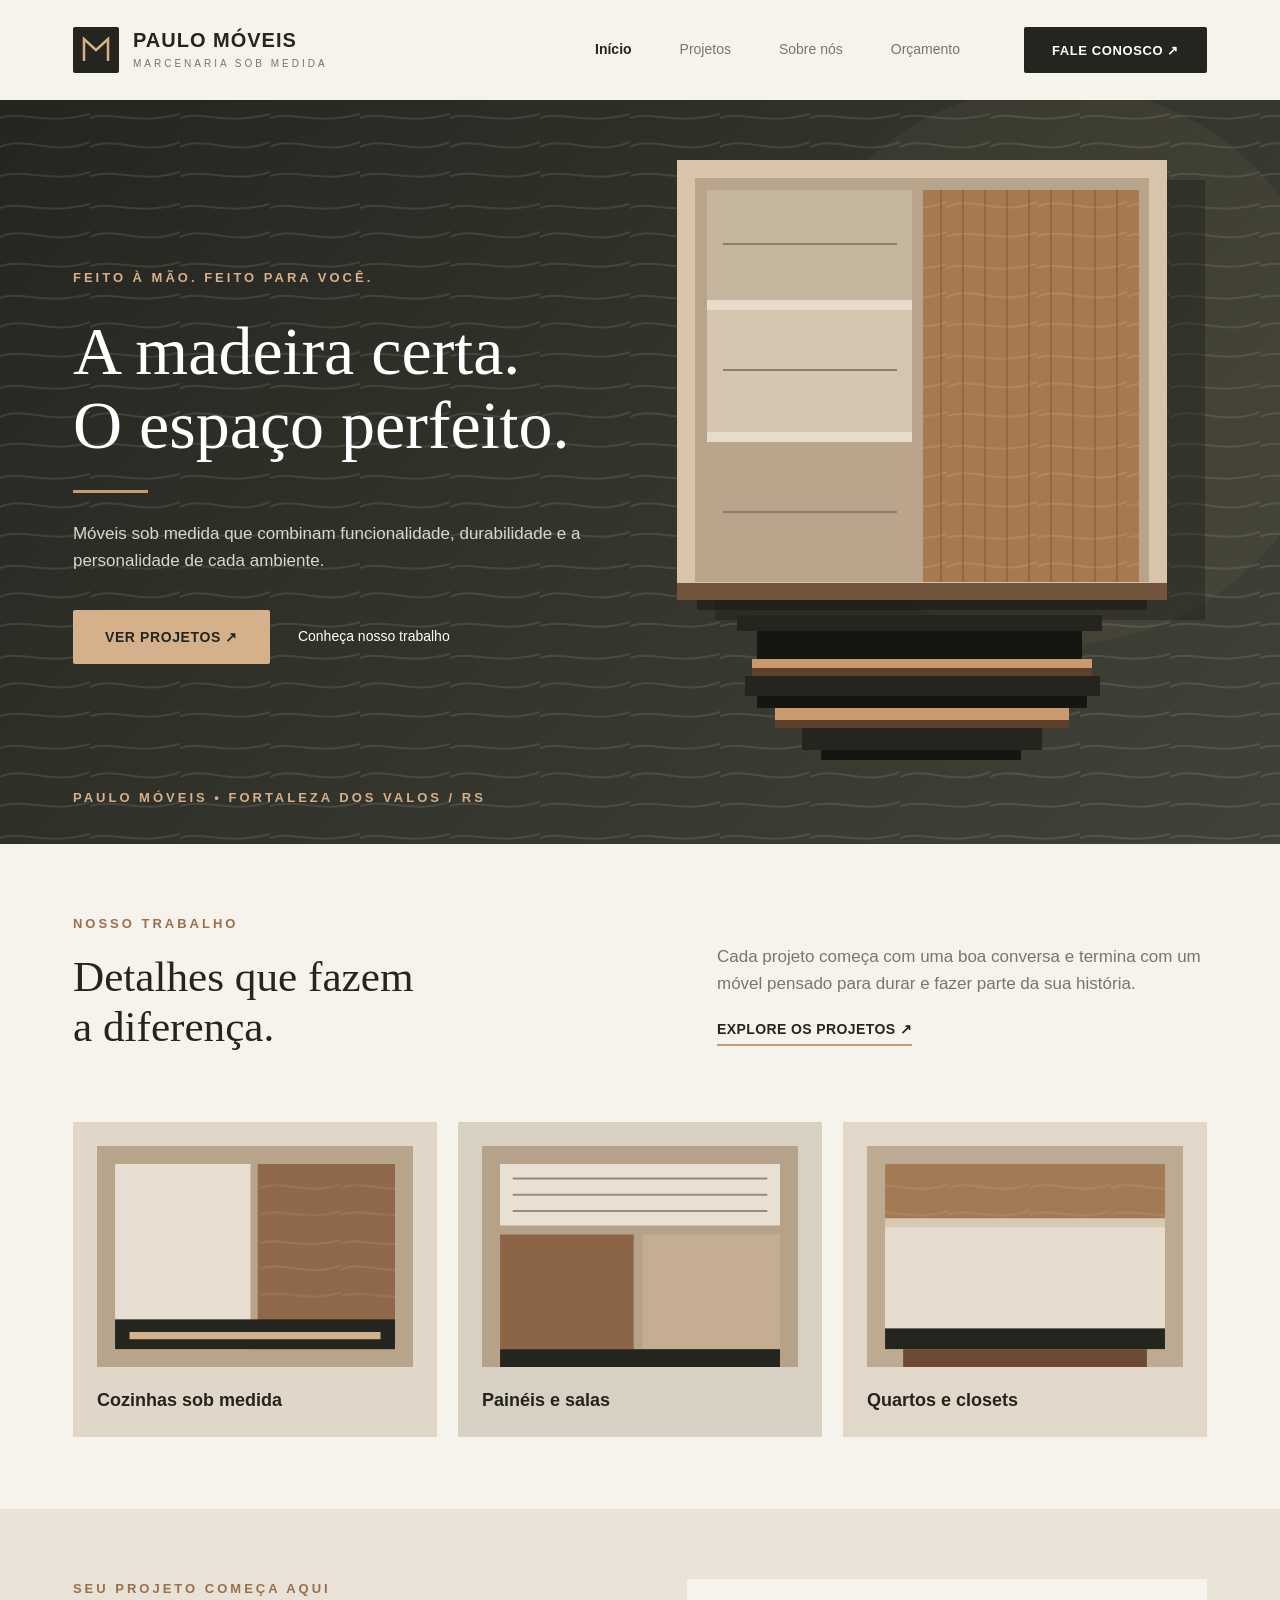
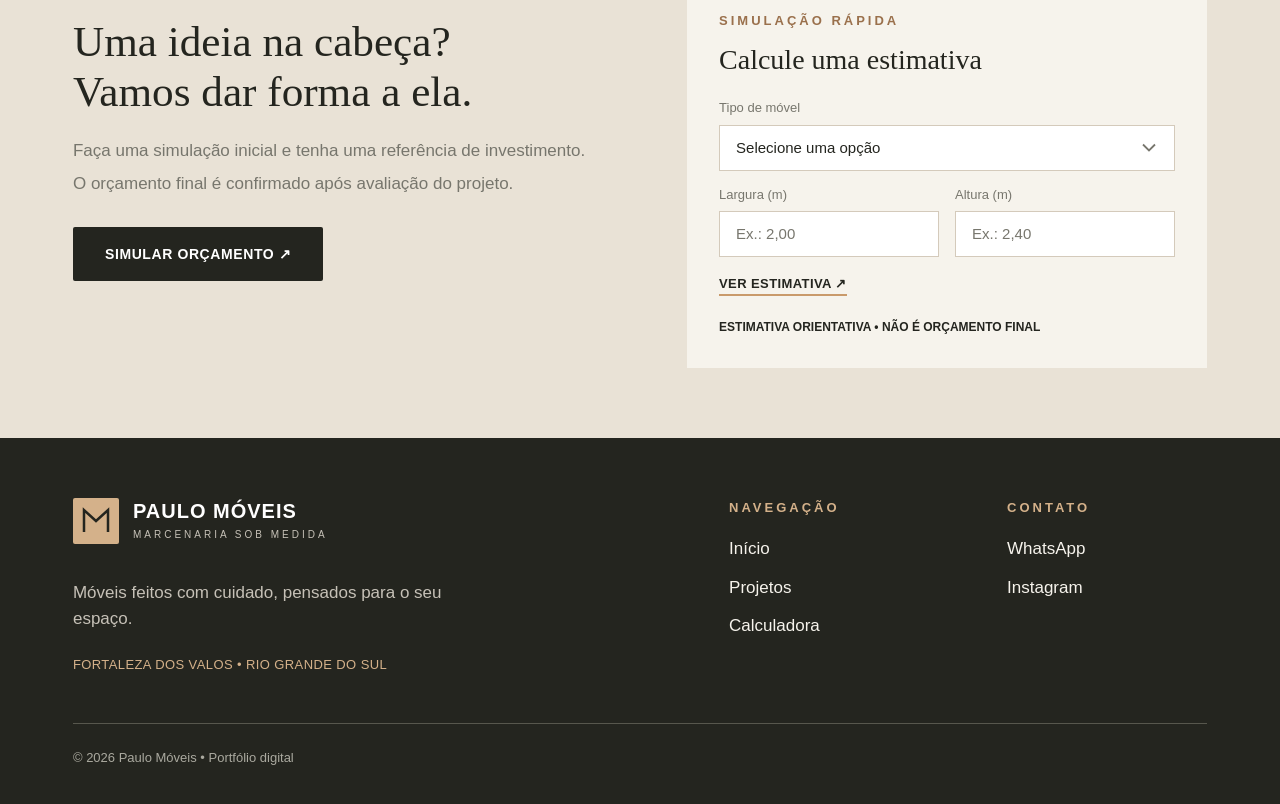
==== index.html @ 60ae309f "iniciando projeto" ====
<!doctype html>
<html lang="pt-BR">
<head>
  <meta charset="utf-8">
  <meta name="viewport" content="width=device-width, initial-scale=1">
  <title>Paulo Móveis — Marcenaria sob medida</title>
  <meta name="description" content="Móveis sob medida que combinam funcionalidade, durabilidade e a personalidade de cada ambiente. Marcenaria em Fortaleza dos Valos, RS.">
  <link rel="stylesheet" href="styles.css">
</head>
<body>

<!-- Textura de veio da madeira, reutilizada pelas ilustrações -->
<svg class="sprite" aria-hidden="true" focusable="false">
  <defs>
    <pattern id="grain" width="90" height="90" patternUnits="userSpaceOnUse">
      <path d="M0 18 C20 10 45 26 90 14 M0 47 C24 35 54 57 90 42 M0 76 C25 68 53 84 90 72" fill="none" stroke="#FFFFFF" stroke-opacity=".10" stroke-width="2"/>
    </pattern>
  </defs>
</svg>

<header class="site-header">
  <div class="wrap">
    <a class="brand" href="index.html" aria-label="Paulo Móveis — página inicial">
      <svg class="brand__mark" viewBox="0 0 46 46" aria-hidden="true">
        <rect width="46" height="46" rx="2" fill="#24251F"/>
        <path d="M11 34 V12 L23 23 L35 12 V34" fill="none" stroke="#D4B18A" stroke-width="2.5"/>
      </svg>
      <span>
        <span class="brand__name">PAULO MÓVEIS</span>
        <span class="brand__tag">Marcenaria sob medida</span>
      </span>
    </a>

    <button class="nav-toggle" type="button" aria-expanded="false" aria-controls="menu" aria-label="Abrir menu">
      <svg width="28" height="22" viewBox="0 0 28 22" aria-hidden="true">
        <path d="M2 4 H26 M2 11 H26 M2 18 H26" stroke="currentColor" stroke-width="2"/>
      </svg>
    </button>

    <nav class="nav" id="menu" aria-label="Principal">
      <ul class="nav__list">
        <li><a class="nav__link" href="index.html" aria-current="page">Início</a></li>
        <li><a class="nav__link" href="#projetos">Projetos</a></li>
        <li><a class="nav__link" href="#sobre">Sobre nós</a></li>
        <li><a class="nav__link" href="orcamento.html">Orçamento</a></li>
      </ul>
      <a class="btn btn--dark nav__cta" href="#orcamento">Fale conosco ↗</a>
    </nav>
  </div>
</header>

<main>
  <section class="hero" aria-labelledby="hero-title">
    <div class="wrap">
      <div class="hero__grid">
        <div class="hero__copy">
          <p class="eyebrow eyebrow--light">Feito à mão. Feito para você.</p>
          <h1 class="h1" id="hero-title" style="margin-top:26px">
            <span style="display:block">A madeira certa.</span>
            <span style="display:block">O espaço perfeito.</span>
          </h1>
          <span class="hero__bar" aria-hidden="true"></span>
          <p class="hero__lead">Móveis sob medida que combinam funcionalidade, durabilidade e a personalidade de cada ambiente.</p>
          <div class="hero__actions">
            <a class="btn btn--wood btn--lg" href="#projetos">Ver projetos ↗</a>
            <a class="hero__more" href="#sobre">Conheça nosso trabalho</a>
          </div>
        </div>

        <!-- Ilustração estilizada de marcenaria -->
        <svg class="hero__art" viewBox="0 0 530 612" role="img" aria-label="Ilustração de armário sob medida em madeira clara e escura">
          <rect x="38" y="20" width="490" height="440" fill="#171813" opacity=".35"/>
          <rect width="490" height="440" fill="#D7C4AB"/>
          <rect x="18" y="18" width="454" height="404" fill="#B7A48B"/>
          <rect x="30" y="30" width="205" height="392" fill="#E7DCCB"/>
          <rect x="246" y="30" width="216" height="392" fill="#A77950"/>
          <rect x="246" y="30" width="216" height="392" fill="url(#grain)"/>
          <path d="M264 30 V422 M286 30 V422 M308 30 V422 M330 30 V422 M352 30 V422 M374 30 V422 M396 30 V422 M418 30 V422 M440 30 V422" stroke="#4F3727" stroke-opacity=".25" stroke-width="2"/>
          <rect x="30" y="30" width="205" height="110" fill="#C4B59F"/>
          <rect x="30" y="150" width="205" height="122" fill="#D4C5B0"/>
          <rect x="30" y="282" width="205" height="140" fill="#B9A58B"/>
          <path d="M46 84 H220 M46 210 H220 M46 352 H220" stroke="#8D7C67" stroke-width="2"/>
          <rect y="423" width="490" height="17" fill="#72533C"/>
          <rect x="20" y="440" width="450" height="10" fill="#171813" opacity=".55"/>
          <rect x="60" y="455" width="365" height="16" fill="#24251F"/>
          <rect x="80" y="471" width="325" height="28" fill="#151611"/>
          <rect x="75" y="499" width="340" height="9" fill="#C99A6B"/>
          <rect x="75" y="508" width="340" height="8" fill="#5E402C"/>
          <rect x="68" y="516" width="355" height="20" fill="#24251F"/>
          <rect x="80" y="536" width="330" height="12" fill="#151611"/>
          <rect x="98" y="548" width="294" height="12" fill="#C99A6B"/>
          <rect x="98" y="560" width="294" height="8" fill="#5E402C"/>
          <rect x="125" y="568" width="240" height="22" fill="#24251F"/>
          <rect x="144" y="590" width="200" height="10" fill="#151611"/>
        </svg>
      </div>
      <p class="hero__place">Paulo Móveis • Fortaleza dos Valos / RS</p>
    </div>
  </section>

  <section class="section" id="sobre" aria-labelledby="sobre-title">
    <div class="wrap intro">
      <div>
        <p class="eyebrow">Nosso trabalho</p>
        <h2 class="h2 intro__title" id="sobre-title">Detalhes que fazem<br>a diferença.</h2>
      </div>
      <div class="intro__side">
        <p class="muted">Cada projeto começa com uma boa conversa e termina com um móvel pensado para durar e fazer parte da sua história.</p>
        <a class="link-arrow" href="#projetos">Explore os projetos ↗</a>
      </div>
    </div>
  </section>

  <section class="projects" id="projetos" aria-label="Projetos">
    <div class="wrap">
      <div class="projects__list">

        <a class="project" href="orcamento.html?tipo=cozinha" style="--tone:#E0D7C9">
          <svg class="project__art" viewBox="0 0 350 245" aria-hidden="true">
            <rect width="350" height="245" fill="#B8A38B"/>
            <rect x="20" y="20" width="150" height="205" fill="#E8DFD2"/>
            <rect x="178" y="20" width="152" height="205" fill="#8F6749"/>
            <rect x="178" y="20" width="152" height="205" fill="url(#grain)"/>
            <rect x="20" y="192" width="310" height="33" fill="#24251F"/>
            <rect x="36" y="206" width="278" height="8" fill="#D4B18A"/>
          </svg>
          <p class="project__name">Cozinhas sob medida</p>
        </a>

        <a class="project" href="orcamento.html?tipo=painel" style="--tone:#D8D0C2">
          <svg class="project__art" viewBox="0 0 350 245" aria-hidden="true">
            <rect width="350" height="245" fill="#B6A28B"/>
            <rect x="20" y="20" width="310" height="68" fill="#E9E0D4"/>
            <rect x="20" y="98" width="148" height="127" fill="#8C6547"/>
            <rect x="178" y="98" width="152" height="127" fill="#C4AD91"/>
            <path d="M34 36 H316 M34 54 H316 M34 72 H316" stroke="#9C8A75" stroke-width="2"/>
            <rect x="20" y="225" width="310" height="20" fill="#24251F"/>
          </svg>
          <p class="project__name">Painéis e salas</p>
        </a>

        <a class="project" href="orcamento.html?tipo=guarda-roupa" style="--tone:#E1D8CA">
          <svg class="project__art" viewBox="0 0 350 245" aria-hidden="true">
            <rect width="350" height="245" fill="#BDAA92"/>
            <rect x="20" y="20" width="310" height="205" fill="#D8C9B4"/>
            <rect x="20" y="20" width="310" height="60" fill="#A47A54"/>
            <rect x="20" y="20" width="310" height="60" fill="url(#grain)"/>
            <rect x="20" y="90" width="310" height="135" fill="#E7DDCF"/>
            <rect x="20" y="202" width="310" height="23" fill="#24251F"/>
            <rect x="40" y="225" width="270" height="20" fill="#6D4B32"/>
          </svg>
          <p class="project__name">Quartos e closets</p>
        </a>

      </div>
    </div>
  </section>

  <section class="quote section" id="orcamento" aria-labelledby="quote-title">
    <div class="wrap quote__grid">
      <div>
        <p class="eyebrow">Seu projeto começa aqui</p>
        <h2 class="h2 quote__title" id="quote-title">Uma ideia na cabeça?<br>Vamos dar forma a ela.</h2>
        <p class="muted quote__text">Faça uma simulação inicial e tenha uma referência de investimento.</p>
        <p class="muted quote__text">O orçamento final é confirmado após avaliação do projeto.</p>
        <a class="btn btn--dark btn--lg quote__cta" href="orcamento.html">Simular orçamento ↗</a>
      </div>

      <form class="sim" action="orcamento.html" method="get" aria-labelledby="sim-title">
        <p class="eyebrow">Simulação rápida</p>
        <h3 class="h3 sim__title" id="sim-title">Calcule uma estimativa</h3>
        <div class="sim__fields">
          <div class="field">
            <label class="field__sub" for="sim-tipo">Tipo de móvel</label>
            <select class="select" id="sim-tipo" name="tipo">
              <option value="">Selecione uma opção</option>
              <option value="cozinha">Cozinha</option>
              <option value="painel">Painel de TV e sala</option>
              <option value="guarda-roupa">Guarda-roupa</option>
              <option value="closet">Closet</option>
              <option value="escritorio">Escritório</option>
            </select>
          </div>
          <div class="sim__row">
            <div class="field">
              <label class="field__sub" for="sim-largura">Largura (m)</label>
              <input class="input" id="sim-largura" name="largura" type="text" inputmode="decimal" autocomplete="off" placeholder="Ex.: 2,00">
            </div>
            <div class="field">
              <label class="field__sub" for="sim-altura">Altura (m)</label>
              <input class="input" id="sim-altura" name="altura" type="text" inputmode="decimal" autocomplete="off" placeholder="Ex.: 2,40">
            </div>
          </div>
        </div>
        <button class="sim__go" type="submit">Ver estimativa ↗</button>
        <p class="sim__note">Estimativa orientativa • Não é orçamento final</p>
      </form>
    </div>
  </section>
</main>

<footer class="site-footer">
  <div class="wrap">
    <div class="footer__grid">
      <div class="footer__brand">
        <a class="brand brand--footer" href="index.html" aria-label="Paulo Móveis — página inicial">
          <svg class="brand__mark" viewBox="0 0 46 46" aria-hidden="true">
            <rect width="46" height="46" rx="2" fill="#D4B18A"/>
            <path d="M11 34 V12 L23 23 L35 12 V34" fill="none" stroke="#24251F" stroke-width="2.5"/>
          </svg>
          <span>
            <span class="brand__name">PAULO MÓVEIS</span>
            <span class="brand__tag">Marcenaria sob medida</span>
          </span>
        </a>
        <p class="footer__tagline">Móveis feitos com cuidado, pensados para o seu espaço.</p>
        <p class="footer__place">Fortaleza dos Valos • Rio Grande do Sul</p>
      </div>

      <nav aria-label="Rodapé">
        <p class="footer__col-title">Navegação</p>
        <ul class="footer__list">
          <li><a href="index.html">Início</a></li>
          <li><a href="#projetos">Projetos</a></li>
          <li><a href="orcamento.html">Calculadora</a></li>
        </ul>
      </nav>

      <div>
        <p class="footer__col-title">Contato</p>
        <ul class="footer__list">
          <!-- TODO: trocar "#" pelos links reais do WhatsApp e do Instagram -->
          <li><a href="#">WhatsApp</a></li>
          <li><a href="#">Instagram</a></li>
        </ul>
      </div>
    </div>
    <p class="footer__bottom">© 2026 Paulo Móveis • Portfólio digital</p>
  </div>
</footer>

<script src="script.js"></script>
</body>
</html>
---- styles.css ----
/* Paulo Móveis — estilos
   Tokens extraídos do Figma "projeto-paulo-moveis" (home desktop, home mobile, calculadora). */

:root {
  --cream: #F6F3EC;
  --sand: #E9E2D6;
  --white: #FFFFFF;
  --ink: #24251F;
  --ink-soft: #414237;
  --muted: #77766D;
  --on-dark: #D9D7CF;
  --on-dark-muted: #C6C1B7;
  --on-dark-faint: #AAA99F;
  --rule-dark: #57574D;
  --wood-light: #D4B18A;
  --wood: #C99A6B;
  --wood-deep: #9A704C;
  --line: #D4CABB;
  --error: #9B3A2A;

  --serif: Georgia, "Times New Roman", serif;
  --sans: Arial, Helvetica, sans-serif;

  --gutter: clamp(20px, 5.7vw, 82px);
  --radius: 2px;
}

*, *::before, *::after { box-sizing: border-box; }

html { -webkit-text-size-adjust: 100%; scroll-behavior: smooth; }

body {
  margin: 0;
  background: var(--cream);
  color: var(--ink);
  font-family: var(--sans);
  font-size: 17px;
  line-height: 1.55;
}

img, svg { display: block; max-width: 100%; }
h1, h2, h3, p { margin: 0; }
a { color: inherit; text-decoration: none; }
ul { margin: 0; padding: 0; list-style: none; }

:focus-visible {
  outline: 3px solid var(--wood);
  outline-offset: 3px;
}

@media (prefers-reduced-motion: reduce) {
  html { scroll-behavior: auto; }
  * { transition: none !important; }
}

.wrap {
  width: 100%;
  max-width: 1440px;
  margin-inline: auto;
  padding-inline: var(--gutter);
}

.sprite { position: absolute; width: 0; height: 0; overflow: hidden; }

/* ---------- tipografia ---------- */

.eyebrow {
  font-size: 13px;
  font-weight: bold;
  letter-spacing: 3px;
  text-transform: uppercase;
  color: var(--wood-deep);
}
.eyebrow--light { color: var(--wood-light); }

.h1 {
  font-family: var(--serif);
  font-weight: normal;
  font-size: clamp(2.7rem, 1.2rem + 5.4vw, 4.25rem);
  line-height: 1.09;
  color: var(--white);
}
.h2 {
  font-family: var(--serif);
  font-weight: normal;
  font-size: clamp(2.1rem, 1.2rem + 2.4vw, 2.7rem);
  line-height: 1.15;
}
.h3 {
  font-family: var(--serif);
  font-weight: normal;
  font-size: 1.75rem;
  line-height: 1.2;
}
.muted { color: var(--muted); }

/* ---------- botões ---------- */

.btn {
  display: inline-flex;
  align-items: center;
  justify-content: center;
  min-height: 46px;
  padding: 0 28px;
  border: 0;
  border-radius: var(--radius);
  font: bold 13px/1 var(--sans);
  letter-spacing: .6px;
  text-transform: uppercase;
  cursor: pointer;
  transition: background-color .2s ease, color .2s ease;
}
.btn--lg { min-height: 54px; font-size: 14px; padding: 0 32px; }
.btn--dark { background: var(--ink); color: var(--white); }
.btn--dark:hover { background: var(--ink-soft); }
.btn--wood { background: var(--wood-light); color: var(--ink); }
.btn--wood:hover { background: #DCC09F; }

.link-arrow {
  font-size: 14px;
  font-weight: bold;
  letter-spacing: .4px;
  text-transform: uppercase;
  border-bottom: 2px solid var(--wood);
  padding-bottom: 3px;
}
.link-arrow:hover { color: var(--wood-deep); }

/* ---------- cabeçalho ---------- */

.site-header { background: var(--cream); position: relative; z-index: 10; }
.site-header .wrap {
  display: flex;
  align-items: center;
  min-height: 80px;
  gap: 16px;
}

.brand { display: flex; align-items: center; gap: 14px; margin-right: auto; }
.brand__mark { width: 46px; height: 46px; flex: none; }
.brand__name {
  display: block;
  font-size: 20px;
  font-weight: bold;
  letter-spacing: 1px;
  line-height: 1.1;
}
.brand__tag {
  display: block;
  margin-top: 5px;
  font-size: 10px;
  letter-spacing: 3px;
  color: var(--muted);
  text-transform: uppercase;
}
.brand--footer .brand__name { color: var(--white); }
.brand--footer .brand__tag { color: var(--on-dark-muted); }

.nav-toggle {
  width: 44px;
  height: 44px;
  display: grid;
  place-items: center;
  padding: 0;
  background: none;
  border: 0;
  cursor: pointer;
  color: var(--ink);
}

.nav {
  display: none;
  position: absolute;
  inset: 100% 0 auto 0;
  padding: 8px var(--gutter) 28px;
  background: var(--cream);
  border-top: 1px solid var(--line);
  box-shadow: 0 18px 30px -18px rgba(36, 37, 31, .35);
}
.nav.is-open { display: block; }
.nav__list { display: grid; }
.nav__link {
  display: block;
  padding: 14px 0;
  font-size: 16px;
  color: var(--muted);
  border-bottom: 1px solid var(--line);
}
.nav__link[aria-current="page"] { color: var(--ink); font-weight: bold; }
.nav__cta { margin-top: 20px; width: 100%; }

@media (min-width: 960px) {
  .site-header .wrap { min-height: 100px; }
  .nav-toggle { display: none; }
  .nav {
    position: static;
    display: flex;
    align-items: center;
    gap: 64px;
    padding: 0;
    background: none;
    border: 0;
    box-shadow: none;
  }
  .nav__list { display: flex; gap: 48px; }
  .nav__link { padding: 6px 0; border: 0; font-size: 14px; }
  .nav__link:hover { color: var(--ink); }
  .nav__cta { margin: 0; width: auto; }
}

/* ---------- hero ---------- */

.hero {
  position: relative;
  color: var(--on-dark);
  background:
    radial-gradient(circle 280px at 82.6% 265px, rgba(212, 177, 138, .06) 279px, transparent 280px),
    url("data:image/svg+xml,%3Csvg xmlns='http://www.w3.org/2000/svg' width='90' height='90'%3E%3Cpath d='M0 18 C20 10 45 26 90 14 M0 47 C24 35 54 57 90 42 M0 76 C25 68 53 84 90 72' fill='none' stroke='%23fff' stroke-opacity='.1' stroke-width='2'/%3E%3C/svg%3E"),
    linear-gradient(135deg, #24251F, #414237);
}
.hero__grid {
  display: grid;
  gap: 40px;
  padding-block: 48px 24px;
}
.hero__copy { align-self: center; }
.hero__lead { margin-top: 28px; max-width: 30em; font-size: 1rem; }
.hero__bar { display: block; width: 75px; height: 3px; margin-top: 28px; background: var(--wood); }
.hero__actions {
  display: flex;
  flex-wrap: wrap;
  align-items: center;
  gap: 18px 28px;
  margin-top: 36px;
}
.hero__more { color: var(--white); font-size: 14px; }
.hero__more:hover { color: var(--wood-light); }
.hero__art { justify-self: center; width: min(100%, 530px); }
.hero__place { padding-block: 0 32px; font-size: 11px; font-weight: bold; letter-spacing: 2px; text-transform: uppercase; color: var(--wood-light); }

@media (min-width: 960px) {
  .hero__grid {
    grid-template-columns: minmax(0, 1fr) auto;
    gap: 48px;
    padding-block: 60px 0;
    min-height: 600px;
  }
  .hero__lead { font-size: 17px; }
  .hero__art { justify-self: end; width: 530px; }
  .hero__place { font-size: 13px; letter-spacing: 3px; padding-block: 16px 36px; }
}

/* ---------- trabalho / projetos ---------- */

.section { padding-block: 64px; }

.intro {
  display: grid;
  gap: 24px;
}
.intro__side { display: grid; gap: 22px; justify-items: start; }
.intro__title { margin-top: 18px; }

@media (min-width: 960px) {
  .section { padding-block: 70px; }
  .intro { grid-template-columns: minmax(0, 1.2fr) minmax(0, 1fr); align-items: end; gap: 56px; }
  .intro__side { padding-bottom: 6px; }
}

.projects { padding-block: 0 72px; }
.projects__list { display: grid; gap: 20px; }

.project {
  display: block;
  padding: 24px 24px 22px;
  background: var(--tone, #E0D7C9);
}
.project__art { width: 100%; height: auto; }
.project__name { margin-top: 20px; font-size: 18px; font-weight: bold; }
.project:hover .project__name { color: var(--wood-deep); }

@media (min-width: 720px) {
  .projects__list { grid-template-columns: repeat(auto-fit, minmax(300px, 1fr)); gap: 21px; }
}
@media (min-width: 1100px) {
  .projects__list { grid-template-columns: repeat(3, 1fr); }
}

/* ---------- chamada de orçamento ---------- */

.quote { background: var(--sand); }
.quote__grid { display: grid; gap: 40px; }
.quote__text { margin-top: 22px; max-width: 32em; }
.quote__text + .quote__text { margin-top: 6px; }
.quote__cta { margin-top: 30px; }
.quote__title { margin-top: 18px; }

.sim {
  padding: 28px 24px;
  background: var(--cream);
}
.sim__title { margin-top: 12px; }
.sim__fields { display: grid; gap: 14px; margin-top: 22px; }
.sim__row { display: grid; grid-template-columns: 1fr 1fr; gap: 16px; }
.sim__go {
  margin-top: 20px;
  padding: 0;
  background: none;
  border: 0;
  font: bold 13px/1 var(--sans);
  letter-spacing: .4px;
  text-transform: uppercase;
  color: var(--ink);
  border-bottom: 2px solid var(--wood);
  padding-bottom: 4px;
  cursor: pointer;
}
.sim__go:hover { color: var(--wood-deep); }
.sim__note {
  margin-top: 22px;
  font-size: 12px;
  font-weight: bold;
  line-height: 1.5;
  text-transform: uppercase;
}

@media (min-width: 960px) {
  .quote__grid { grid-template-columns: minmax(0, 1fr) 520px; gap: 88px; align-items: start; }
  .sim { padding: 32px; }
}

/* ---------- campos de formulário ---------- */

.field { display: grid; gap: 6px; }
.field__label { font-size: 14px; font-weight: bold; }
.field__sub { font-size: 13px; color: var(--muted); }
.field__hint { font-size: 13px; color: var(--muted); }
.field__error { min-height: 0; font-size: 13px; color: var(--error); }
.field__error:empty { display: none; }

.input, .select, .textarea {
  width: 100%;
  min-height: 46px;
  padding: 0 16px;
  background: var(--white);
  border: 1px solid var(--line);
  border-radius: 0;
  font: 15px/1.3 var(--sans);
  color: var(--ink);
}
.input::placeholder, .textarea::placeholder { color: var(--muted); opacity: 1; }
.input:focus-visible, .select:focus-visible, .textarea:focus-visible {
  outline: 3px solid var(--wood);
  outline-offset: 0;
  border-color: var(--wood-deep);
}
.input[aria-invalid="true"], .select[aria-invalid="true"] { border-color: var(--error); }

.select {
  appearance: none;
  -webkit-appearance: none;
  padding-right: 44px;
  background-image: url("data:image/svg+xml,%3Csvg xmlns='http://www.w3.org/2000/svg' width='14' height='9' viewBox='0 0 14 9'%3E%3Cpath d='M1 1.5 7 7.5 13 1.5' fill='none' stroke='%2377766D' stroke-width='1.8'/%3E%3C/svg%3E");
  background-repeat: no-repeat;
  background-position: right 18px center;
  cursor: pointer;
}
.textarea { padding-block: 14px; min-height: 96px; resize: vertical; }

/* ---------- página de orçamento ---------- */

.page-hero { background: var(--ink); color: var(--on-dark); }
.page-hero .wrap { padding-block: 52px 56px; }
.page-hero__title {
  margin-top: 18px;
  font-family: var(--serif);
  font-weight: normal;
  font-size: clamp(2.2rem, 1.2rem + 3.6vw, 3.4rem);
  line-height: 1.12;
  color: var(--white);
}
.page-hero__lead { margin-top: 18px; }
.page-hero__note { margin-top: 10px; font-size: 14px; }

.calc { padding-block: 40px 72px; }
.calc__grid { display: grid; gap: 28px; align-items: start; }

.panel { padding: 28px 22px; background: var(--white); }
.panel--sand { background: var(--sand); }
.panel__title { margin-top: 14px; }
.form { display: grid; gap: 22px; margin-top: 30px; }
.form__pair { display: grid; gap: 16px; }
.form__pair-group { display: grid; gap: 10px; }

.aside { display: grid; gap: 24px; }
.estimate__lead { margin-top: 22px; color: var(--muted); font-size: 14px; }
.estimate__value {
  margin-top: 26px;
  padding: 20px 24px;
  background: var(--cream);
}
.estimate__label { font-size: 12px; color: var(--muted); text-transform: uppercase; letter-spacing: .5px; }
.estimate__amount {
  margin-top: 6px;
  font-family: var(--serif);
  font-size: clamp(1.4rem, 1rem + 1.2vw, 1.6rem);
  line-height: 1.25;
}
.estimate__msg { margin-top: 12px; font-size: 13px; color: var(--muted); }

.notice { padding: 28px 40px 28px 28px; background: var(--white); }
.notice__title { font-size: 15px; font-weight: bold; }
.notice p { margin-top: 12px; font-size: 13px; color: var(--muted); }

.aside__cta { width: 100%; min-height: 58px; font-size: 14px; }
.aside__cta[aria-disabled="true"] { background: var(--muted); }

@media (min-width: 720px) {
  .panel { padding: 40px; }
  .form__pair { grid-template-columns: 1fr 1fr; gap: 28px; }
  .panel--sand { padding: 40px; }
}
@media (min-width: 1040px) {
  .calc__grid { grid-template-columns: minmax(0, 790fr) minmax(0, 448fr); gap: 38px; }
  .page-hero .wrap { padding-block: 60px 64px; }
}

/* ---------- rodapé ---------- */

.site-footer { background: var(--ink); color: var(--on-dark-muted); }
.footer__grid { display: grid; gap: 36px; padding-block: 56px 40px; }
.footer__tagline { margin-top: 36px; max-width: 24em; }
.footer__place {
  margin-top: 22px;
  font-size: 13px;
  letter-spacing: .4px;
  text-transform: uppercase;
  color: var(--wood-light);
}
.footer__col-title { margin-bottom: 18px; font-size: 13px; font-weight: bold; letter-spacing: 3px; text-transform: uppercase; color: var(--wood-light); }
.footer__list { display: grid; gap: 12px; }
.footer__list a { color: var(--cream); }
.footer__list a:hover { color: var(--wood-light); }
.footer__bottom {
  padding-block: 24px 36px;
  border-top: 1px solid var(--rule-dark);
  font-size: 13px;
  color: var(--on-dark-faint);
}

@media (min-width: 720px) {
  .footer__grid { grid-template-columns: 1fr 1fr; }
  .footer__brand { grid-column: 1 / -1; }
}
@media (min-width: 960px) {
  .footer__grid { grid-template-columns: minmax(0, 1fr) 230px 200px; gap: 48px; padding-block: 60px 48px; }
  .footer__brand { grid-column: auto; }
}
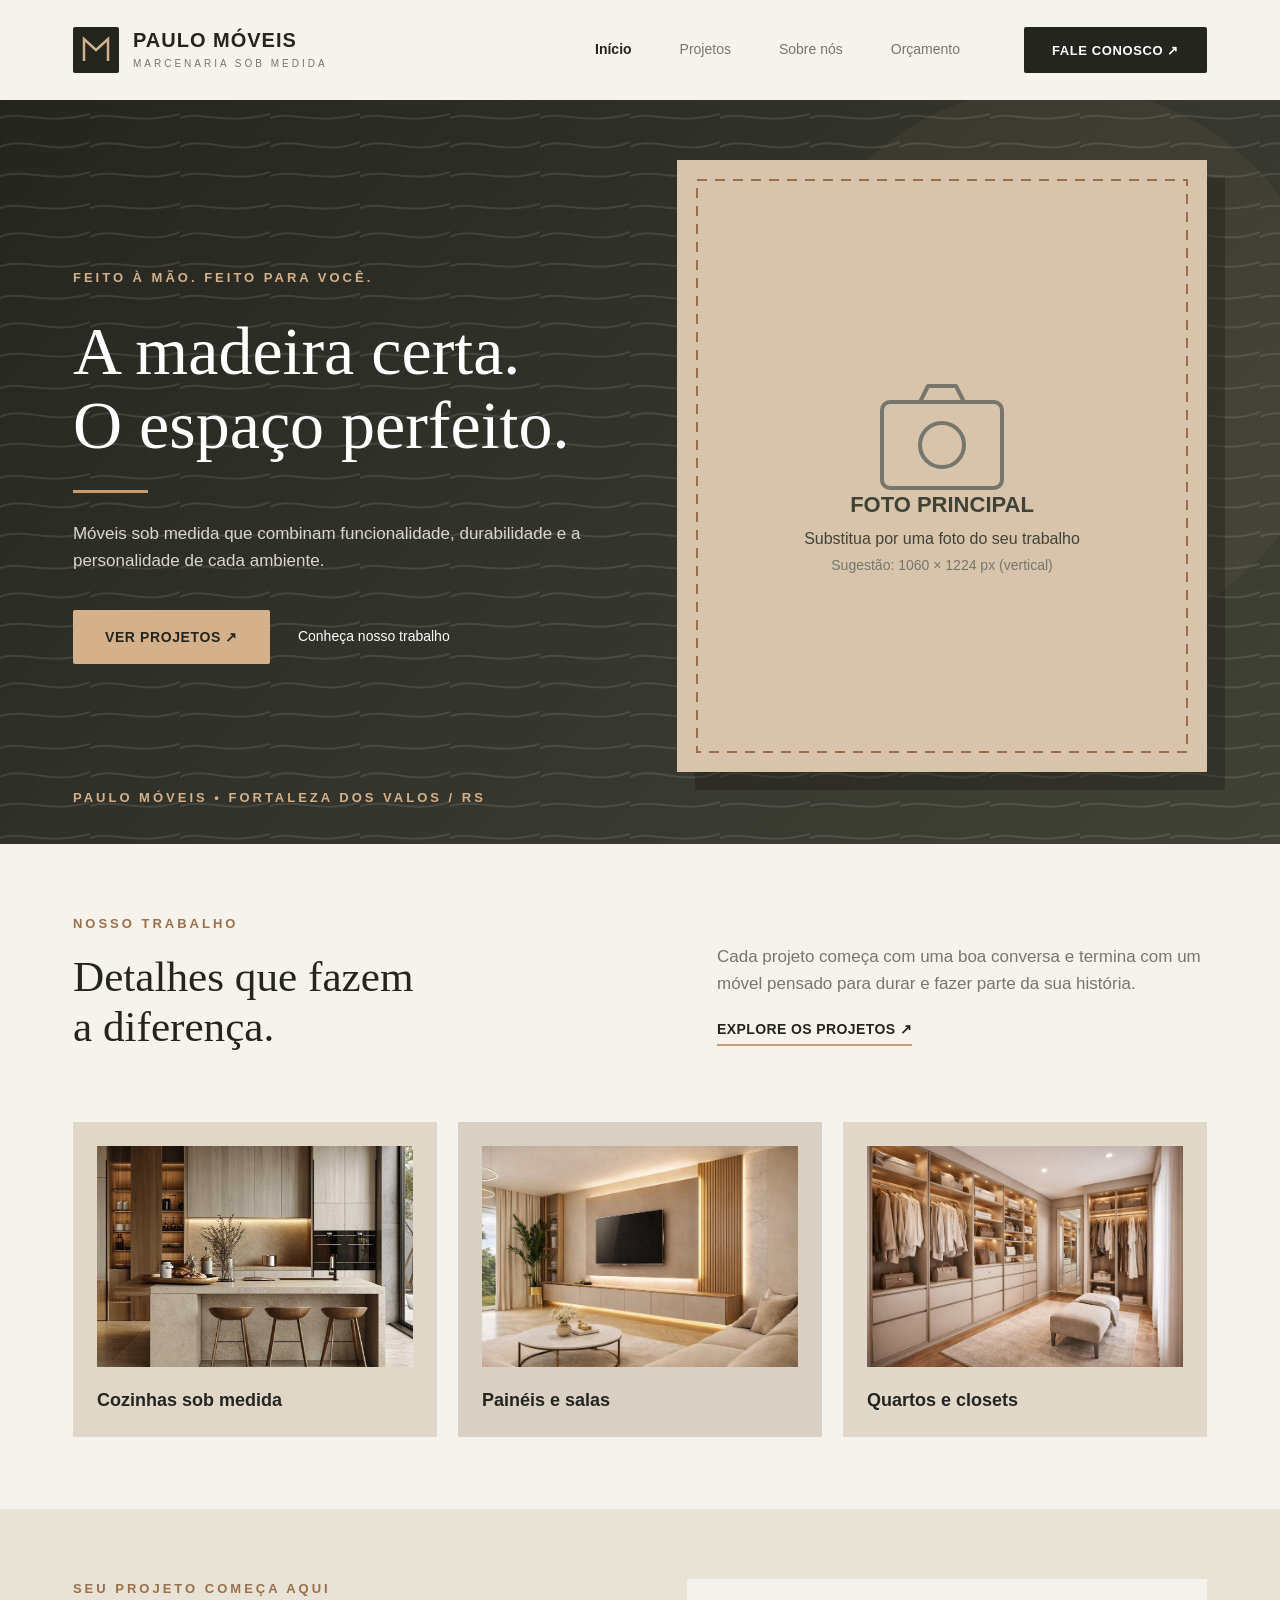
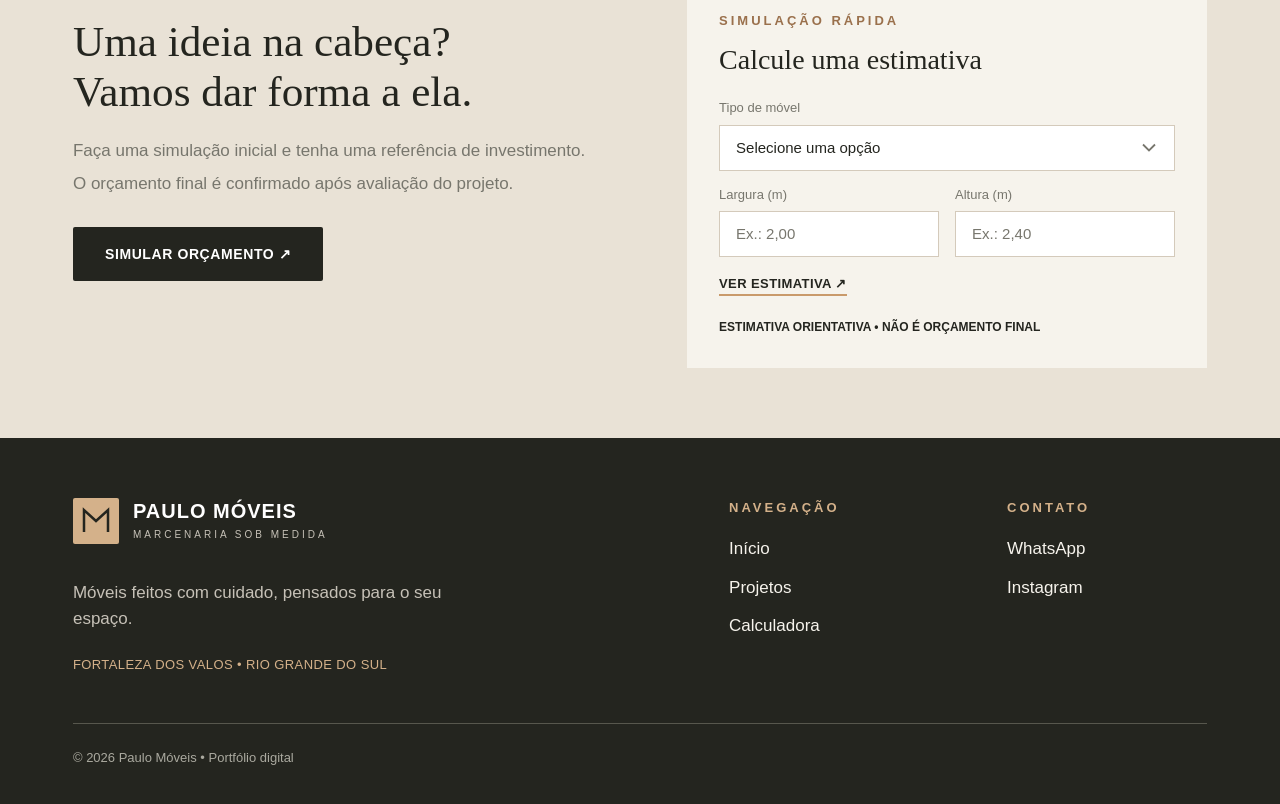
==== commit 5fc9bff0: "iniciando seção de projetos" ====
--- a/index.html
+++ b/index.html
@@ -8,15 +8,6 @@
   <link rel="stylesheet" href="styles.css">
 </head>
 <body>
-
-<!-- Textura de veio da madeira, reutilizada pelas ilustrações -->
-<svg class="sprite" aria-hidden="true" focusable="false">
-  <defs>
-    <pattern id="grain" width="90" height="90" patternUnits="userSpaceOnUse">
-      <path d="M0 18 C20 10 45 26 90 14 M0 47 C24 35 54 57 90 42 M0 76 C25 68 53 84 90 72" fill="none" stroke="#FFFFFF" stroke-opacity=".10" stroke-width="2"/>
-    </pattern>
-  </defs>
-</svg>
 
 <header class="site-header">
   <div class="wrap">
@@ -67,32 +58,17 @@
           </div>
         </div>
 
-        <!-- Ilustração estilizada de marcenaria -->
-        <svg class="hero__art" viewBox="0 0 530 612" role="img" aria-label="Ilustração de armário sob medida em madeira clara e escura">
-          <rect x="38" y="20" width="490" height="440" fill="#171813" opacity=".35"/>
-          <rect width="490" height="440" fill="#D7C4AB"/>
-          <rect x="18" y="18" width="454" height="404" fill="#B7A48B"/>
-          <rect x="30" y="30" width="205" height="392" fill="#E7DCCB"/>
-          <rect x="246" y="30" width="216" height="392" fill="#A77950"/>
-          <rect x="246" y="30" width="216" height="392" fill="url(#grain)"/>
-          <path d="M264 30 V422 M286 30 V422 M308 30 V422 M330 30 V422 M352 30 V422 M374 30 V422 M396 30 V422 M418 30 V422 M440 30 V422" stroke="#4F3727" stroke-opacity=".25" stroke-width="2"/>
-          <rect x="30" y="30" width="205" height="110" fill="#C4B59F"/>
-          <rect x="30" y="150" width="205" height="122" fill="#D4C5B0"/>
-          <rect x="30" y="282" width="205" height="140" fill="#B9A58B"/>
-          <path d="M46 84 H220 M46 210 H220 M46 352 H220" stroke="#8D7C67" stroke-width="2"/>
-          <rect y="423" width="490" height="17" fill="#72533C"/>
-          <rect x="20" y="440" width="450" height="10" fill="#171813" opacity=".55"/>
-          <rect x="60" y="455" width="365" height="16" fill="#24251F"/>
-          <rect x="80" y="471" width="325" height="28" fill="#151611"/>
-          <rect x="75" y="499" width="340" height="9" fill="#C99A6B"/>
-          <rect x="75" y="508" width="340" height="8" fill="#5E402C"/>
-          <rect x="68" y="516" width="355" height="20" fill="#24251F"/>
-          <rect x="80" y="536" width="330" height="12" fill="#151611"/>
-          <rect x="98" y="548" width="294" height="12" fill="#C99A6B"/>
-          <rect x="98" y="560" width="294" height="8" fill="#5E402C"/>
-          <rect x="125" y="568" width="240" height="22" fill="#24251F"/>
-          <rect x="144" y="590" width="200" height="10" fill="#151611"/>
-        </svg>
+        <!--
+          FOTO PRINCIPAL (topo da página)
+          Para trocar: coloque sua foto na pasta "images" e mude o src abaixo.
+          Exemplos:  src="images/hero.jpg"   |   src="images/minha-cozinha.webp"
+          Sugestão: foto vertical, cerca de 1060 × 1224 px, até ~300 KB.
+          Descreva a foto no alt (ajuda leitores de tela e o Google).
+        -->
+        <img class="hero__art"
+             src="assets/img/hero.svg"
+             alt="Armário sob medida em madeira, produzido pela Paulo Móveis"
+             width="530" height="612">
       </div>
       <p class="hero__place">Paulo Móveis • Fortaleza dos Valos / RS</p>
     </div>
@@ -113,42 +89,37 @@
 
   <section class="projects" id="projetos" aria-label="Projetos">
     <div class="wrap">
+      <!--
+        FOTOS DOS PROJETOS
+        Para trocar: coloque as fotos na pasta "images" e mude o src de cada <img>.
+        Exemplos:  src="images/cozinha-1.jpg"   |   src="images/painel-sala.jpg"
+        Sugestão: fotos horizontais (proporção 10:7), cerca de 1400 × 980 px.
+        A proporção é cortada automaticamente, então fotos de outro formato também funcionam.
+        Também dá para usar links de outro site, ex.: src="https://meusite.com/foto.jpg"
+      -->
       <div class="projects__list">
 
         <a class="project" href="orcamento.html?tipo=cozinha" style="--tone:#E0D7C9">
-          <svg class="project__art" viewBox="0 0 350 245" aria-hidden="true">
-            <rect width="350" height="245" fill="#B8A38B"/>
-            <rect x="20" y="20" width="150" height="205" fill="#E8DFD2"/>
-            <rect x="178" y="20" width="152" height="205" fill="#8F6749"/>
-            <rect x="178" y="20" width="152" height="205" fill="url(#grain)"/>
-            <rect x="20" y="192" width="310" height="33" fill="#24251F"/>
-            <rect x="36" y="206" width="278" height="8" fill="#D4B18A"/>
-          </svg>
+          <img class="project__art"
+               src="assets/cozinha.jpg"
+               alt="Cozinha sob medida em MDF, projeto da Paulo Móveis"
+               width="350" height="245" loading="lazy" decoding="async">
           <p class="project__name">Cozinhas sob medida</p>
         </a>
 
         <a class="project" href="orcamento.html?tipo=painel" style="--tone:#D8D0C2">
-          <svg class="project__art" viewBox="0 0 350 245" aria-hidden="true">
-            <rect width="350" height="245" fill="#B6A28B"/>
-            <rect x="20" y="20" width="310" height="68" fill="#E9E0D4"/>
-            <rect x="20" y="98" width="148" height="127" fill="#8C6547"/>
-            <rect x="178" y="98" width="152" height="127" fill="#C4AD91"/>
-            <path d="M34 36 H316 M34 54 H316 M34 72 H316" stroke="#9C8A75" stroke-width="2"/>
-            <rect x="20" y="225" width="310" height="20" fill="#24251F"/>
-          </svg>
+          <img class="project__art"
+               src="assets/painelTv.jpg"
+               alt="Painel de TV e móveis de sala sob medida, projeto da Paulo Móveis"
+               width="350" height="245" loading="lazy" decoding="async">
           <p class="project__name">Painéis e salas</p>
         </a>
 
         <a class="project" href="orcamento.html?tipo=guarda-roupa" style="--tone:#E1D8CA">
-          <svg class="project__art" viewBox="0 0 350 245" aria-hidden="true">
-            <rect width="350" height="245" fill="#BDAA92"/>
-            <rect x="20" y="20" width="310" height="205" fill="#D8C9B4"/>
-            <rect x="20" y="20" width="310" height="60" fill="#A47A54"/>
-            <rect x="20" y="20" width="310" height="60" fill="url(#grain)"/>
-            <rect x="20" y="90" width="310" height="135" fill="#E7DDCF"/>
-            <rect x="20" y="202" width="310" height="23" fill="#24251F"/>
-            <rect x="40" y="225" width="270" height="20" fill="#6D4B32"/>
-          </svg>
+          <img class="project__art"
+               src="assets/quarto.jpg"
+               alt="Guarda-roupa e closet sob medida, projeto da Paulo Móveis"
+               width="350" height="245" loading="lazy" decoding="async">
           <p class="project__name">Quartos e closets</p>
         </a>
 
--- a/styles.css
+++ b/styles.css
@@ -1,6 +1,6 @@
 /* Paulo Móveis — estilos
    Tokens extraídos do Figma "projeto-paulo-moveis" (home desktop, home mobile, calculadora). */
-
+ 
 :root {
   --cream: #F6F3EC;
   --sand: #E9E2D6;
@@ -17,18 +17,18 @@
   --wood-deep: #9A704C;
   --line: #D4CABB;
   --error: #9B3A2A;
-
+ 
   --serif: Georgia, "Times New Roman", serif;
   --sans: Arial, Helvetica, sans-serif;
-
+ 
   --gutter: clamp(20px, 5.7vw, 82px);
   --radius: 2px;
 }
-
+ 
 *, *::before, *::after { box-sizing: border-box; }
-
+ 
 html { -webkit-text-size-adjust: 100%; scroll-behavior: smooth; }
-
+ 
 body {
   margin: 0;
   background: var(--cream);
@@ -37,33 +37,33 @@
   font-size: 17px;
   line-height: 1.55;
 }
-
+ 
 img, svg { display: block; max-width: 100%; }
 h1, h2, h3, p { margin: 0; }
 a { color: inherit; text-decoration: none; }
 ul { margin: 0; padding: 0; list-style: none; }
-
+ 
 :focus-visible {
   outline: 3px solid var(--wood);
   outline-offset: 3px;
 }
-
+ 
 @media (prefers-reduced-motion: reduce) {
   html { scroll-behavior: auto; }
   * { transition: none !important; }
 }
-
+ 
 .wrap {
   width: 100%;
   max-width: 1440px;
   margin-inline: auto;
   padding-inline: var(--gutter);
 }
-
+ 
 .sprite { position: absolute; width: 0; height: 0; overflow: hidden; }
-
+ 
 /* ---------- tipografia ---------- */
-
+ 
 .eyebrow {
   font-size: 13px;
   font-weight: bold;
@@ -72,7 +72,7 @@
   color: var(--wood-deep);
 }
 .eyebrow--light { color: var(--wood-light); }
-
+ 
 .h1 {
   font-family: var(--serif);
   font-weight: normal;
@@ -93,9 +93,9 @@
   line-height: 1.2;
 }
 .muted { color: var(--muted); }
-
+ 
 /* ---------- botões ---------- */
-
+ 
 .btn {
   display: inline-flex;
   align-items: center;
@@ -115,7 +115,7 @@
 .btn--dark:hover { background: var(--ink-soft); }
 .btn--wood { background: var(--wood-light); color: var(--ink); }
 .btn--wood:hover { background: #DCC09F; }
-
+ 
 .link-arrow {
   font-size: 14px;
   font-weight: bold;
@@ -125,9 +125,9 @@
   padding-bottom: 3px;
 }
 .link-arrow:hover { color: var(--wood-deep); }
-
+ 
 /* ---------- cabeçalho ---------- */
-
+ 
 .site-header { background: var(--cream); position: relative; z-index: 10; }
 .site-header .wrap {
   display: flex;
@@ -135,7 +135,7 @@
   min-height: 80px;
   gap: 16px;
 }
-
+ 
 .brand { display: flex; align-items: center; gap: 14px; margin-right: auto; }
 .brand__mark { width: 46px; height: 46px; flex: none; }
 .brand__name {
@@ -155,7 +155,7 @@
 }
 .brand--footer .brand__name { color: var(--white); }
 .brand--footer .brand__tag { color: var(--on-dark-muted); }
-
+ 
 .nav-toggle {
   width: 44px;
   height: 44px;
@@ -167,7 +167,7 @@
   cursor: pointer;
   color: var(--ink);
 }
-
+ 
 .nav {
   display: none;
   position: absolute;
@@ -188,7 +188,7 @@
 }
 .nav__link[aria-current="page"] { color: var(--ink); font-weight: bold; }
 .nav__cta { margin-top: 20px; width: 100%; }
-
+ 
 @media (min-width: 960px) {
   .site-header .wrap { min-height: 100px; }
   .nav-toggle { display: none; }
@@ -207,9 +207,9 @@
   .nav__link:hover { color: var(--ink); }
   .nav__cta { margin: 0; width: auto; }
 }
-
+ 
 /* ---------- hero ---------- */
-
+ 
 .hero {
   position: relative;
   color: var(--on-dark);
@@ -235,9 +235,20 @@
 }
 .hero__more { color: var(--white); font-size: 14px; }
 .hero__more:hover { color: var(--wood-light); }
-.hero__art { justify-self: center; width: min(100%, 530px); }
+ 
+/* Foto principal: a proporção é mantida e a imagem é cortada para caber,
+   então qualquer foto (vertical ou horizontal) funciona. */
+.hero__art {
+  justify-self: center;
+  width: min(100%, 530px);
+  height: auto;
+  aspect-ratio: 530 / 612;
+  object-fit: cover;
+  background: var(--sand);
+  box-shadow: 18px 18px 0 rgba(23, 24, 19, .35);
+}
 .hero__place { padding-block: 0 32px; font-size: 11px; font-weight: bold; letter-spacing: 2px; text-transform: uppercase; color: var(--wood-light); }
-
+ 
 @media (min-width: 960px) {
   .hero__grid {
     grid-template-columns: minmax(0, 1fr) auto;
@@ -249,52 +260,60 @@
   .hero__art { justify-self: end; width: 530px; }
   .hero__place { font-size: 13px; letter-spacing: 3px; padding-block: 16px 36px; }
 }
-
+ 
 /* ---------- trabalho / projetos ---------- */
-
+ 
 .section { padding-block: 64px; }
-
+ 
 .intro {
   display: grid;
   gap: 24px;
 }
 .intro__side { display: grid; gap: 22px; justify-items: start; }
 .intro__title { margin-top: 18px; }
-
+ 
 @media (min-width: 960px) {
   .section { padding-block: 70px; }
   .intro { grid-template-columns: minmax(0, 1.2fr) minmax(0, 1fr); align-items: end; gap: 56px; }
   .intro__side { padding-bottom: 6px; }
 }
-
+ 
 .projects { padding-block: 0 72px; }
 .projects__list { display: grid; gap: 20px; }
-
+ 
 .project {
   display: block;
   padding: 24px 24px 22px;
   background: var(--tone, #E0D7C9);
 }
-.project__art { width: 100%; height: auto; }
+ 
+/* Fotos dos projetos: todas ficam na mesma proporção (10:7), cortadas se preciso. */
+.project__art {
+  width: 100%;
+  height: auto;
+  aspect-ratio: 350 / 245;
+  object-fit: cover;
+  background: var(--sand);
+}
 .project__name { margin-top: 20px; font-size: 18px; font-weight: bold; }
 .project:hover .project__name { color: var(--wood-deep); }
-
+ 
 @media (min-width: 720px) {
   .projects__list { grid-template-columns: repeat(auto-fit, minmax(300px, 1fr)); gap: 21px; }
 }
 @media (min-width: 1100px) {
   .projects__list { grid-template-columns: repeat(3, 1fr); }
 }
-
+ 
 /* ---------- chamada de orçamento ---------- */
-
+ 
 .quote { background: var(--sand); }
 .quote__grid { display: grid; gap: 40px; }
 .quote__text { margin-top: 22px; max-width: 32em; }
 .quote__text + .quote__text { margin-top: 6px; }
 .quote__cta { margin-top: 30px; }
 .quote__title { margin-top: 18px; }
-
+ 
 .sim {
   padding: 28px 24px;
   background: var(--cream);
@@ -323,21 +342,21 @@
   line-height: 1.5;
   text-transform: uppercase;
 }
-
+ 
 @media (min-width: 960px) {
   .quote__grid { grid-template-columns: minmax(0, 1fr) 520px; gap: 88px; align-items: start; }
   .sim { padding: 32px; }
 }
-
+ 
 /* ---------- campos de formulário ---------- */
-
+ 
 .field { display: grid; gap: 6px; }
 .field__label { font-size: 14px; font-weight: bold; }
 .field__sub { font-size: 13px; color: var(--muted); }
 .field__hint { font-size: 13px; color: var(--muted); }
 .field__error { min-height: 0; font-size: 13px; color: var(--error); }
 .field__error:empty { display: none; }
-
+ 
 .input, .select, .textarea {
   width: 100%;
   min-height: 46px;
@@ -355,7 +374,7 @@
   border-color: var(--wood-deep);
 }
 .input[aria-invalid="true"], .select[aria-invalid="true"] { border-color: var(--error); }
-
+ 
 .select {
   appearance: none;
   -webkit-appearance: none;
@@ -366,9 +385,9 @@
   cursor: pointer;
 }
 .textarea { padding-block: 14px; min-height: 96px; resize: vertical; }
-
+ 
 /* ---------- página de orçamento ---------- */
-
+ 
 .page-hero { background: var(--ink); color: var(--on-dark); }
 .page-hero .wrap { padding-block: 52px 56px; }
 .page-hero__title {
@@ -381,17 +400,17 @@
 }
 .page-hero__lead { margin-top: 18px; }
 .page-hero__note { margin-top: 10px; font-size: 14px; }
-
+ 
 .calc { padding-block: 40px 72px; }
 .calc__grid { display: grid; gap: 28px; align-items: start; }
-
+ 
 .panel { padding: 28px 22px; background: var(--white); }
 .panel--sand { background: var(--sand); }
 .panel__title { margin-top: 14px; }
 .form { display: grid; gap: 22px; margin-top: 30px; }
 .form__pair { display: grid; gap: 16px; }
 .form__pair-group { display: grid; gap: 10px; }
-
+ 
 .aside { display: grid; gap: 24px; }
 .estimate__lead { margin-top: 22px; color: var(--muted); font-size: 14px; }
 .estimate__value {
@@ -407,14 +426,14 @@
   line-height: 1.25;
 }
 .estimate__msg { margin-top: 12px; font-size: 13px; color: var(--muted); }
-
+ 
 .notice { padding: 28px 40px 28px 28px; background: var(--white); }
 .notice__title { font-size: 15px; font-weight: bold; }
 .notice p { margin-top: 12px; font-size: 13px; color: var(--muted); }
-
+ 
 .aside__cta { width: 100%; min-height: 58px; font-size: 14px; }
 .aside__cta[aria-disabled="true"] { background: var(--muted); }
-
+ 
 @media (min-width: 720px) {
   .panel { padding: 40px; }
   .form__pair { grid-template-columns: 1fr 1fr; gap: 28px; }
@@ -424,9 +443,9 @@
   .calc__grid { grid-template-columns: minmax(0, 790fr) minmax(0, 448fr); gap: 38px; }
   .page-hero .wrap { padding-block: 60px 64px; }
 }
-
+ 
 /* ---------- rodapé ---------- */
-
+ 
 .site-footer { background: var(--ink); color: var(--on-dark-muted); }
 .footer__grid { display: grid; gap: 36px; padding-block: 56px 40px; }
 .footer__tagline { margin-top: 36px; max-width: 24em; }
@@ -448,6 +467,7 @@
   color: var(--on-dark-faint);
 }
 
+ 
 @media (min-width: 720px) {
   .footer__grid { grid-template-columns: 1fr 1fr; }
   .footer__brand { grid-column: 1 / -1; }
@@ -455,4 +475,4 @@
 @media (min-width: 960px) {
   .footer__grid { grid-template-columns: minmax(0, 1fr) 230px 200px; gap: 48px; padding-block: 60px 48px; }
   .footer__brand { grid-column: auto; }
-}
+}
